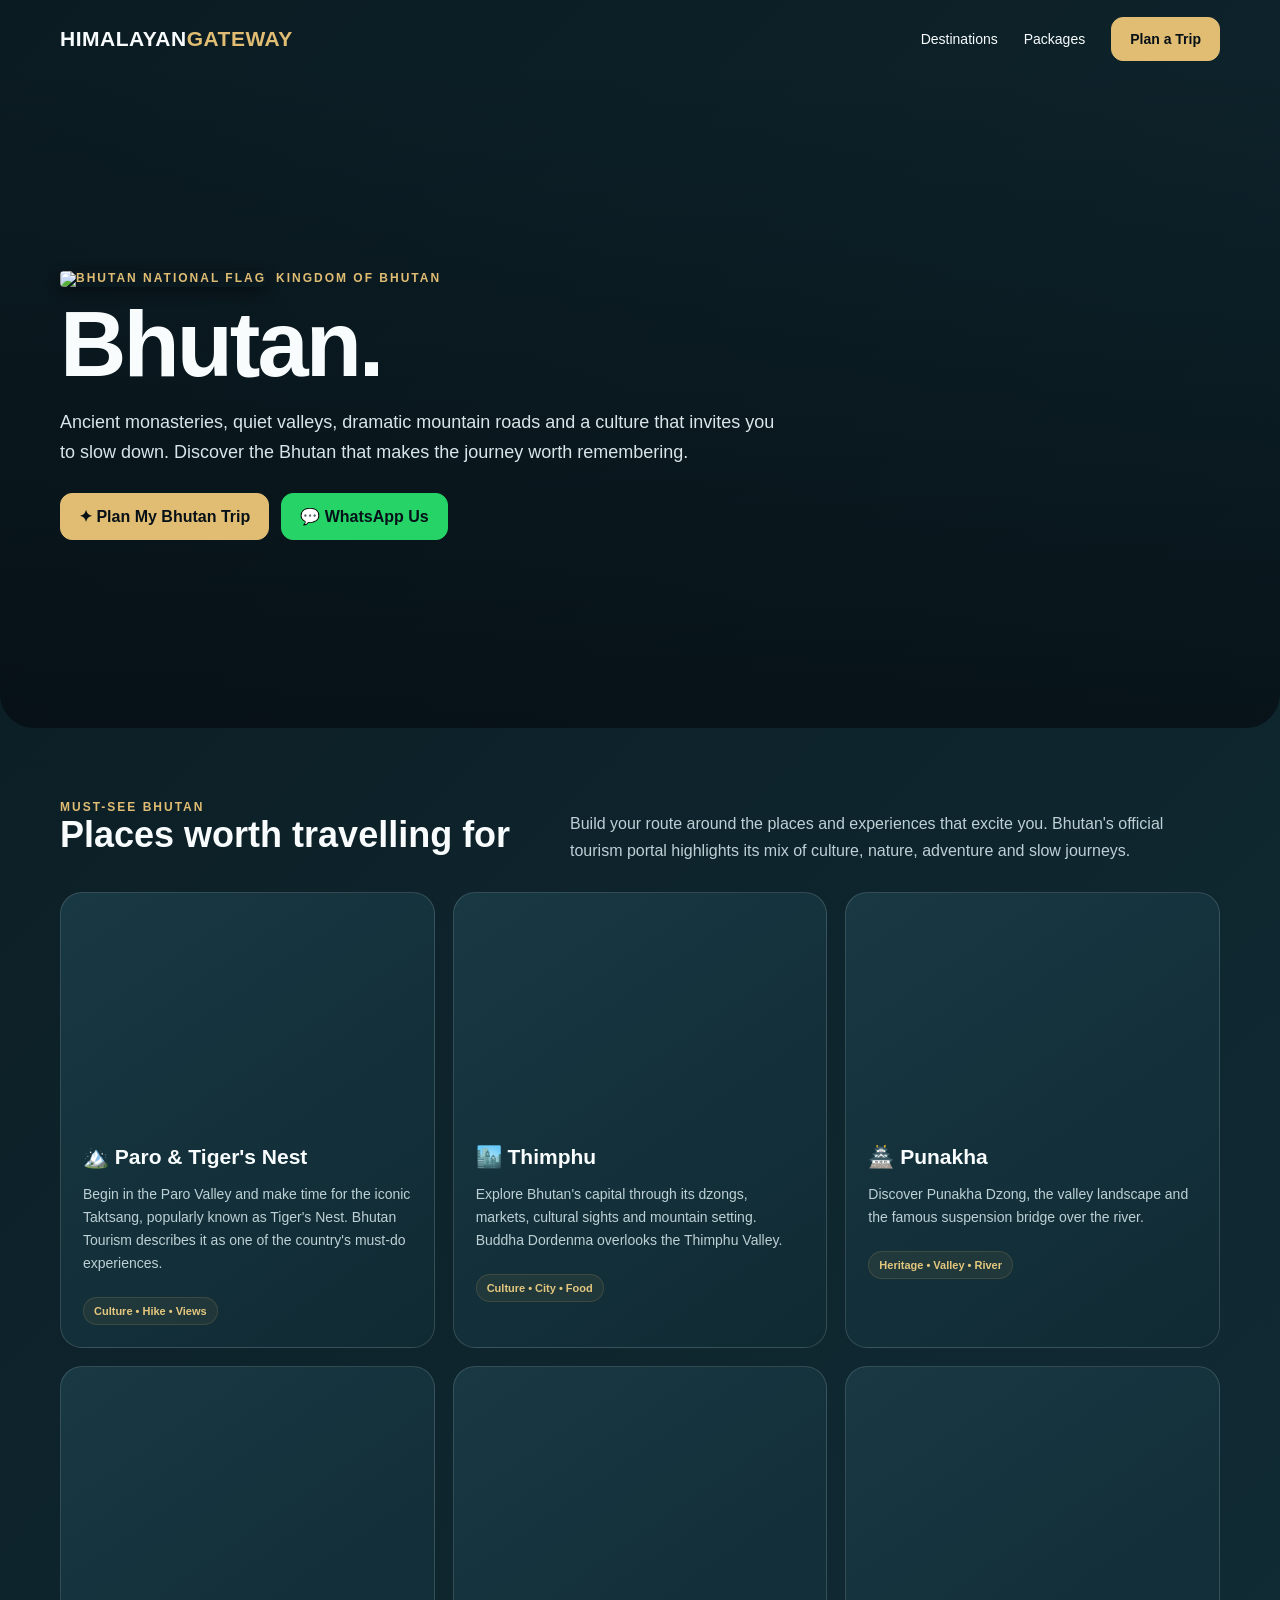
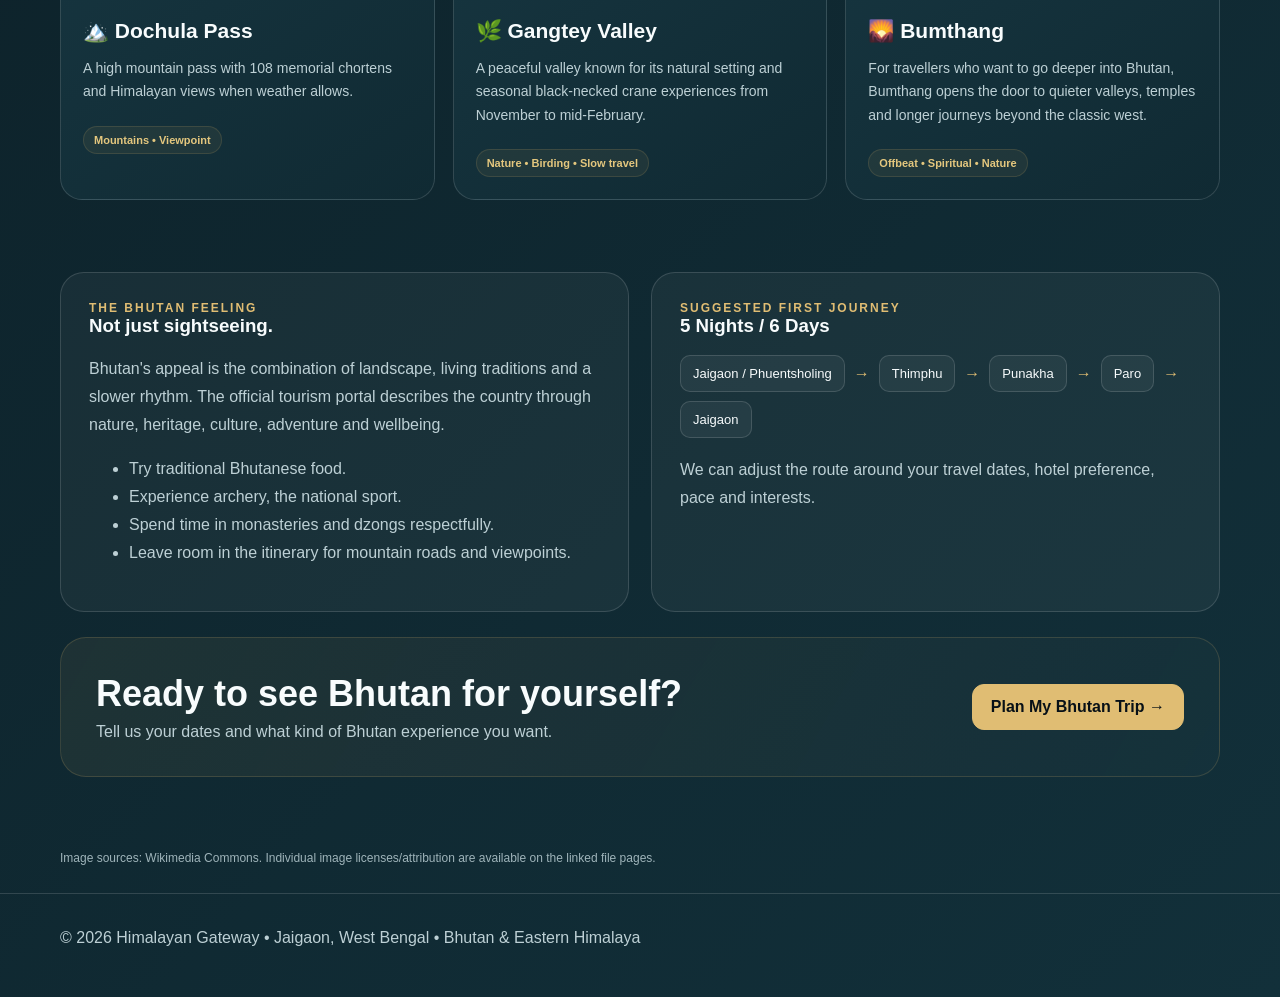
==== bhutan.html @ a07e2bc2 "Add initial HTML structure for Bhutan tourist page This file contains the complete HTML structure fo" ====
<!DOCTYPE html>
<html lang="en">
<head>
<meta charset="UTF-8">
<meta name="viewport" content="width=device-width,initial-scale=1.0">
<title>Bhutan Tourist Spots | Himalayan Gateway</title>
<meta name="description" content="Explore Bhutan's iconic tourist spots, valleys, monasteries, mountain passes and cultural experiences with Himalayan Gateway.">
<style>
:root{--bg:#0b1b22;--panel:#17333d;--panel2:#1d3c47;--gold:#e0bd73;--text:#f8fcfd;--muted:#bdd0d5;--green:#25D366;--line:#ffffff24}
*{box-sizing:border-box}html{scroll-behavior:smooth}body{margin:0;background:linear-gradient(135deg,#0b1b22,#12303a);color:var(--text);font-family:Arial,Helvetica,sans-serif}a{text-decoration:none;color:inherit}.container{width:min(1160px,92%);margin:auto}.nav{height:78px;display:flex;align-items:center;justify-content:space-between}.brand{font-size:21px;font-weight:900;letter-spacing:.5px}.brand span{color:var(--gold)}.navlinks{display:flex;gap:26px;align-items:center;font-size:14px}.navlinks a:hover{color:var(--gold)}.btn{display:inline-flex;align-items:center;justify-content:center;gap:8px;padding:13px 18px;border-radius:12px;border:1px solid var(--line);font-weight:800;cursor:pointer}.primary{background:var(--gold);color:#071017;border-color:var(--gold)}.green{background:var(--green);color:#061018;border-color:var(--green)}.hero{min-height:650px;display:flex;align-items:flex-end;background:linear-gradient(180deg,rgba(3,8,12,.02),rgba(3,8,12,.62)),url('https://commons.wikimedia.org/wiki/Special:Redirect/file/Tiger%E2%80%99s_Nest.jpg?width=2000') center/cover;border-radius:0 0 34px 34px}.hero-inner{padding:80px 0 75px}.flag{width:43px;height:29px;object-fit:cover;border-radius:4px;vertical-align:middle;margin-right:10px;box-shadow:0 4px 14px #0007}.eyebrow{color:var(--gold);font-size:12px;font-weight:900;letter-spacing:2px;text-transform:uppercase}.hero h1{font-size:clamp(46px,8vw,92px);line-height:.95;margin:14px 0;letter-spacing:-3px}.hero p{max-width:720px;font-size:18px;line-height:1.7;color:#d9e5e8}.actions{display:flex;gap:12px;flex-wrap:wrap;margin-top:25px}.section{padding:72px 0}.section-head{display:flex;justify-content:space-between;gap:30px;align-items:end;margin-bottom:28px}.section h2{font-size:36px;margin:0 0 8px}.section-head p{color:var(--muted);max-width:650px;line-height:1.7;margin:0}.spots{display:grid;grid-template-columns:repeat(3,1fr);gap:18px}.spot{background:linear-gradient(145deg,#183843,#102a33);border:1px solid var(--line);border-radius:22px;overflow:hidden;transition:.35s}.spot:hover{transform:translateY(-6px);border-color:#d8b36a55;box-shadow:0 22px 50px #0005}.spot-img{height:230px;background:center/cover}.spot-body{padding:22px}.spot h3{font-size:21px;margin:0 0 8px}.spot p{color:var(--muted);line-height:1.65;font-size:14px}.tag{display:inline-block;margin-top:8px;padding:7px 10px;border-radius:99px;background:#d8b36a12;border:1px solid #d8b36a25;color:#e4c77e;font-size:11px;font-weight:800}.experience{display:grid;grid-template-columns:1fr 1fr;gap:22px}.panel{background:#ffffff0b;border:1px solid var(--line);border-radius:24px;padding:28px}.panel h3{margin-top:0}.panel p,.panel li{color:var(--muted);line-height:1.75}.route{display:flex;flex-wrap:wrap;gap:9px;align-items:center}.route span{padding:10px 12px;border-radius:10px;background:#ffffff0d;border:1px solid var(--line);font-size:13px}.route b{color:var(--gold)}.cta{margin-top:25px;padding:35px;border:1px solid #d8b36a2e;border-radius:26px;background:linear-gradient(120deg,#d8b36a14,#ffffff04);display:flex;align-items:center;justify-content:space-between;gap:25px}.cta h2{margin:0 0 8px}.cta p{margin:0;color:var(--muted)}footer{padding:35px 0 50px;color:var(--muted);border-top:1px solid var(--line)}@media(max-width:850px){.navlinks{gap:12px;font-size:12px}.spots{grid-template-columns:1fr 1fr}.experience{grid-template-columns:1fr}}@media(max-width:560px){.navlinks a:not(.btn){display:none}.spots{grid-template-columns:1fr}.hero{min-height:590px}.hero-inner{padding-bottom:55px}.section{padding:55px 0}.cta{flex-direction:column;align-items:flex-start}}
</style>
</head>
<body>
<header>
  <div class="container nav">
    <a class="brand" href="index.html">HIMALAYAN<span>GATEWAY</span></a>
    <nav class="navlinks">
      <a href="index.html#destinations">Destinations</a>
      <a href="index.html#packages">Packages</a>
      <a class="btn primary" href="index.html#quote">Plan a Trip</a>
    </nav>
  </div>
</header>

<main>
<section class="hero">
  <div class="container hero-inner">
    <div class="eyebrow"><img class="flag" src="https://flagcdn.com/w160/bt.png" alt="Bhutan national flag">Kingdom of Bhutan</div>
    <h1>Bhutan.</h1>
    <p>Ancient monasteries, quiet valleys, dramatic mountain roads and a culture that invites you to slow down. Discover the Bhutan that makes the journey worth remembering.</p>
    <div class="actions">
      <a class="btn primary" href="index.html#quote" onclick="setBhutan()">✦ Plan My Bhutan Trip</a>
      <a class="btn green" target="_blank" rel="noopener" href="https://wa.me/919117740558?text=Hello%20Himalayan%20Gateway%2C%20I%20want%20to%20explore%20Bhutan. Please%20share%20tour%20options.">💬 WhatsApp Us</a>
    </div>
  </div>
</section>

<section class="section">
<div class="container">
  <div class="section-head"><div><div class="eyebrow">Must-see Bhutan</div><h2>Places worth travelling for</h2></div><p>Build your route around the places and experiences that excite you. Bhutan's official tourism portal highlights its mix of culture, nature, adventure and slow journeys.</p></div>
  <div class="spots">
    <article class="spot"><div class="spot-img" style="background-image:url('https://commons.wikimedia.org/wiki/Special:Redirect/file/Tiger%E2%80%99s_Nest.jpg?width=1200')"></div><div class="spot-body"><h3>🏔️ Paro & Tiger's Nest</h3><p>Begin in the Paro Valley and make time for the iconic Taktsang, popularly known as Tiger's Nest. Bhutan Tourism describes it as one of the country's must-do experiences.</p><span class="tag">Culture • Hike • Views</span></div></article>
    <article class="spot"><div class="spot-img" style="background-image:url('https://commons.wikimedia.org/wiki/Special:Redirect/file/Dordenma_Buddha_Statue.webp?width=1200')"></div><div class="spot-body"><h3>🏙️ Thimphu</h3><p>Explore Bhutan's capital through its dzongs, markets, cultural sights and mountain setting. Buddha Dordenma overlooks the Thimphu Valley.</p><span class="tag">Culture • City • Food</span></div></article>
    <article class="spot"><div class="spot-img" style="background-image:url('https://commons.wikimedia.org/wiki/Special:Redirect/file/Punakha_Dzong.jpg?width=1200')"></div><div class="spot-body"><h3>🏯 Punakha</h3><p>Discover Punakha Dzong, the valley landscape and the famous suspension bridge over the river.</p><span class="tag">Heritage • Valley • River</span></div></article>
    <article class="spot"><div class="spot-img" style="background-image:url('https://commons.wikimedia.org/wiki/Special:Redirect/file/Dochu_La_Pass%2C_108_Druk_Wangyal_Chortens_%2815818199106%29.jpg?width=1200')"></div><div class="spot-body"><h3>🏔️ Dochula Pass</h3><p>A high mountain pass with 108 memorial chortens and Himalayan views when weather allows.</p><span class="tag">Mountains • Viewpoint</span></div></article>
    <article class="spot"><div class="spot-img" style="background-image:url('https://commons.wikimedia.org/wiki/Special:Redirect/file/Gangtey_Gompa_Bhutan.jpg?width=1200')"></div><div class="spot-body"><h3>🌿 Gangtey Valley</h3><p>A peaceful valley known for its natural setting and seasonal black-necked crane experiences from November to mid-February.</p><span class="tag">Nature • Birding • Slow travel</span></div></article>
    <article class="spot"><div class="spot-img" style="background-image:url('https://commons.wikimedia.org/wiki/Special:Redirect/file/Bumthang-Tal_in_Bhutan.jpg?width=1200')"></div><div class="spot-body"><h3>🌄 Bumthang</h3><p>For travellers who want to go deeper into Bhutan, Bumthang opens the door to quieter valleys, temples and longer journeys beyond the classic west.</p><span class="tag">Offbeat • Spiritual • Nature</span></div></article>
  </div>
</div>
</section>

<section class="section" style="padding-top:0">
<div class="container">
  <div class="experience">
    <div class="panel"><div class="eyebrow">The Bhutan feeling</div><h3>Not just sightseeing.</h3><p>Bhutan's appeal is the combination of landscape, living traditions and a slower rhythm. The official tourism portal describes the country through nature, heritage, culture, adventure and wellbeing.</p><ul><li>Try traditional Bhutanese food.</li><li>Experience archery, the national sport.</li><li>Spend time in monasteries and dzongs respectfully.</li><li>Leave room in the itinerary for mountain roads and viewpoints.</li></ul></div>
    <div class="panel"><div class="eyebrow">Suggested first journey</div><h3>5 Nights / 6 Days</h3><div class="route"><span>Jaigaon / Phuentsholing</span><b>→</b><span>Thimphu</span><b>→</b><span>Punakha</span><b>→</b><span>Paro</span><b>→</b><span>Jaigaon</span></div><p style="margin-top:18px">We can adjust the route around your travel dates, hotel preference, pace and interests.</p></div>
  </div>
  <div class="cta"><div><h2>Ready to see Bhutan for yourself?</h2><p>Tell us your dates and what kind of Bhutan experience you want.</p></div><a class="btn primary" href="index.html#quote" onclick="setBhutan()">Plan My Bhutan Trip →</a></div>
</div>
</section>
</main>
<div class="container" style="padding:0 0 24px;color:#9fb4ba;font-size:12px;line-height:1.6">Image sources: Wikimedia Commons. Individual image licenses/attribution are available on the linked file pages.</div><footer><div class="container">© 2026 Himalayan Gateway • Jaigaon, West Bengal • Bhutan & Eastern Himalaya</div></footer>
<script>
function setBhutan(){localStorage.setItem('hg_destination','Bhutan');}
</script>
</body>
</html>
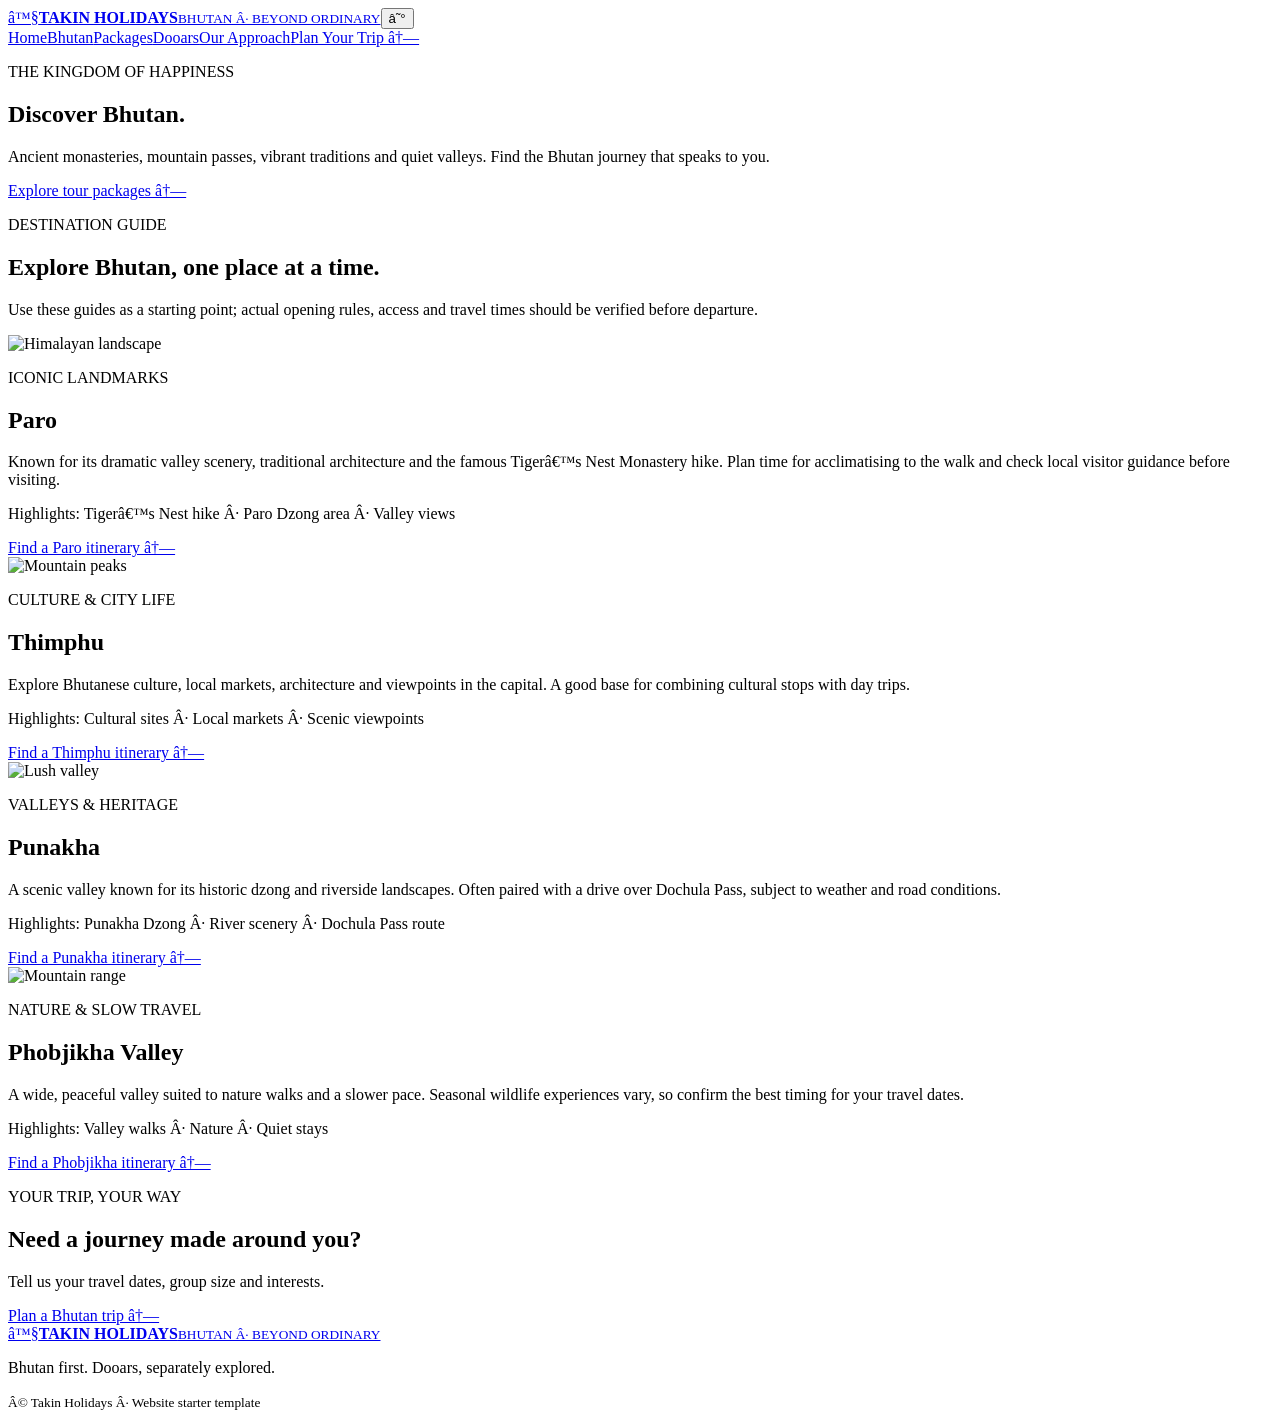
==== commit d4eed325: "Revamp Bhutan page for Takin Holidays branding Updated the Bhutan webpage to reflect new branding an" ====
--- a/bhutan.html
+++ b/bhutan.html
@@ -1,67 +1,12 @@
-<!DOCTYPE html>
-<html lang="en">
-<head>
-<meta charset="UTF-8">
-<meta name="viewport" content="width=device-width,initial-scale=1.0">
-<title>Bhutan Tourist Spots | Himalayan Gateway</title>
-<meta name="description" content="Explore Bhutan's iconic tourist spots, valleys, monasteries, mountain passes and cultural experiences with Himalayan Gateway.">
-<style>
-:root{--bg:#0b1b22;--panel:#17333d;--panel2:#1d3c47;--gold:#e0bd73;--text:#f8fcfd;--muted:#bdd0d5;--green:#25D366;--line:#ffffff24}
-*{box-sizing:border-box}html{scroll-behavior:smooth}body{margin:0;background:linear-gradient(135deg,#0b1b22,#12303a);color:var(--text);font-family:Arial,Helvetica,sans-serif}a{text-decoration:none;color:inherit}.container{width:min(1160px,92%);margin:auto}.nav{height:78px;display:flex;align-items:center;justify-content:space-between}.brand{font-size:21px;font-weight:900;letter-spacing:.5px}.brand span{color:var(--gold)}.navlinks{display:flex;gap:26px;align-items:center;font-size:14px}.navlinks a:hover{color:var(--gold)}.btn{display:inline-flex;align-items:center;justify-content:center;gap:8px;padding:13px 18px;border-radius:12px;border:1px solid var(--line);font-weight:800;cursor:pointer}.primary{background:var(--gold);color:#071017;border-color:var(--gold)}.green{background:var(--green);color:#061018;border-color:var(--green)}.hero{min-height:650px;display:flex;align-items:flex-end;background:linear-gradient(180deg,rgba(3,8,12,.02),rgba(3,8,12,.62)),url('https://commons.wikimedia.org/wiki/Special:Redirect/file/Tiger%E2%80%99s_Nest.jpg?width=2000') center/cover;border-radius:0 0 34px 34px}.hero-inner{padding:80px 0 75px}.flag{width:43px;height:29px;object-fit:cover;border-radius:4px;vertical-align:middle;margin-right:10px;box-shadow:0 4px 14px #0007}.eyebrow{color:var(--gold);font-size:12px;font-weight:900;letter-spacing:2px;text-transform:uppercase}.hero h1{font-size:clamp(46px,8vw,92px);line-height:.95;margin:14px 0;letter-spacing:-3px}.hero p{max-width:720px;font-size:18px;line-height:1.7;color:#d9e5e8}.actions{display:flex;gap:12px;flex-wrap:wrap;margin-top:25px}.section{padding:72px 0}.section-head{display:flex;justify-content:space-between;gap:30px;align-items:end;margin-bottom:28px}.section h2{font-size:36px;margin:0 0 8px}.section-head p{color:var(--muted);max-width:650px;line-height:1.7;margin:0}.spots{display:grid;grid-template-columns:repeat(3,1fr);gap:18px}.spot{background:linear-gradient(145deg,#183843,#102a33);border:1px solid var(--line);border-radius:22px;overflow:hidden;transition:.35s}.spot:hover{transform:translateY(-6px);border-color:#d8b36a55;box-shadow:0 22px 50px #0005}.spot-img{height:230px;background:center/cover}.spot-body{padding:22px}.spot h3{font-size:21px;margin:0 0 8px}.spot p{color:var(--muted);line-height:1.65;font-size:14px}.tag{display:inline-block;margin-top:8px;padding:7px 10px;border-radius:99px;background:#d8b36a12;border:1px solid #d8b36a25;color:#e4c77e;font-size:11px;font-weight:800}.experience{display:grid;grid-template-columns:1fr 1fr;gap:22px}.panel{background:#ffffff0b;border:1px solid var(--line);border-radius:24px;padding:28px}.panel h3{margin-top:0}.panel p,.panel li{color:var(--muted);line-height:1.75}.route{display:flex;flex-wrap:wrap;gap:9px;align-items:center}.route span{padding:10px 12px;border-radius:10px;background:#ffffff0d;border:1px solid var(--line);font-size:13px}.route b{color:var(--gold)}.cta{margin-top:25px;padding:35px;border:1px solid #d8b36a2e;border-radius:26px;background:linear-gradient(120deg,#d8b36a14,#ffffff04);display:flex;align-items:center;justify-content:space-between;gap:25px}.cta h2{margin:0 0 8px}.cta p{margin:0;color:var(--muted)}footer{padding:35px 0 50px;color:var(--muted);border-top:1px solid var(--line)}@media(max-width:850px){.navlinks{gap:12px;font-size:12px}.spots{grid-template-columns:1fr 1fr}.experience{grid-template-columns:1fr}}@media(max-width:560px){.navlinks a:not(.btn){display:none}.spots{grid-template-columns:1fr}.hero{min-height:590px}.hero-inner{padding-bottom:55px}.section{padding:55px 0}.cta{flex-direction:column;align-items:flex-start}}
-</style>
-</head>
-<body>
-<header>
-  <div class="container nav">
-    <a class="brand" href="index.html">HIMALAYAN<span>GATEWAY</span></a>
-    <nav class="navlinks">
-      <a href="index.html#destinations">Destinations</a>
-      <a href="index.html#packages">Packages</a>
-      <a class="btn primary" href="index.html#quote">Plan a Trip</a>
-    </nav>
-  </div>
-</header>
-
-<main>
-<section class="hero">
-  <div class="container hero-inner">
-    <div class="eyebrow"><img class="flag" src="https://flagcdn.com/w160/bt.png" alt="Bhutan national flag">Kingdom of Bhutan</div>
-    <h1>Bhutan.</h1>
-    <p>Ancient monasteries, quiet valleys, dramatic mountain roads and a culture that invites you to slow down. Discover the Bhutan that makes the journey worth remembering.</p>
-    <div class="actions">
-      <a class="btn primary" href="index.html#quote" onclick="setBhutan()">✦ Plan My Bhutan Trip</a>
-      <a class="btn green" target="_blank" rel="noopener" href="https://wa.me/919117740558?text=Hello%20Himalayan%20Gateway%2C%20I%20want%20to%20explore%20Bhutan. Please%20share%20tour%20options.">💬 WhatsApp Us</a>
-    </div>
-  </div>
-</section>
-
-<section class="section">
-<div class="container">
-  <div class="section-head"><div><div class="eyebrow">Must-see Bhutan</div><h2>Places worth travelling for</h2></div><p>Build your route around the places and experiences that excite you. Bhutan's official tourism portal highlights its mix of culture, nature, adventure and slow journeys.</p></div>
-  <div class="spots">
-    <article class="spot"><div class="spot-img" style="background-image:url('https://commons.wikimedia.org/wiki/Special:Redirect/file/Tiger%E2%80%99s_Nest.jpg?width=1200')"></div><div class="spot-body"><h3>🏔️ Paro & Tiger's Nest</h3><p>Begin in the Paro Valley and make time for the iconic Taktsang, popularly known as Tiger's Nest. Bhutan Tourism describes it as one of the country's must-do experiences.</p><span class="tag">Culture • Hike • Views</span></div></article>
-    <article class="spot"><div class="spot-img" style="background-image:url('https://commons.wikimedia.org/wiki/Special:Redirect/file/Dordenma_Buddha_Statue.webp?width=1200')"></div><div class="spot-body"><h3>🏙️ Thimphu</h3><p>Explore Bhutan's capital through its dzongs, markets, cultural sights and mountain setting. Buddha Dordenma overlooks the Thimphu Valley.</p><span class="tag">Culture • City • Food</span></div></article>
-    <article class="spot"><div class="spot-img" style="background-image:url('https://commons.wikimedia.org/wiki/Special:Redirect/file/Punakha_Dzong.jpg?width=1200')"></div><div class="spot-body"><h3>🏯 Punakha</h3><p>Discover Punakha Dzong, the valley landscape and the famous suspension bridge over the river.</p><span class="tag">Heritage • Valley • River</span></div></article>
-    <article class="spot"><div class="spot-img" style="background-image:url('https://commons.wikimedia.org/wiki/Special:Redirect/file/Dochu_La_Pass%2C_108_Druk_Wangyal_Chortens_%2815818199106%29.jpg?width=1200')"></div><div class="spot-body"><h3>🏔️ Dochula Pass</h3><p>A high mountain pass with 108 memorial chortens and Himalayan views when weather allows.</p><span class="tag">Mountains • Viewpoint</span></div></article>
-    <article class="spot"><div class="spot-img" style="background-image:url('https://commons.wikimedia.org/wiki/Special:Redirect/file/Gangtey_Gompa_Bhutan.jpg?width=1200')"></div><div class="spot-body"><h3>🌿 Gangtey Valley</h3><p>A peaceful valley known for its natural setting and seasonal black-necked crane experiences from November to mid-February.</p><span class="tag">Nature • Birding • Slow travel</span></div></article>
-    <article class="spot"><div class="spot-img" style="background-image:url('https://commons.wikimedia.org/wiki/Special:Redirect/file/Bumthang-Tal_in_Bhutan.jpg?width=1200')"></div><div class="spot-body"><h3>🌄 Bumthang</h3><p>For travellers who want to go deeper into Bhutan, Bumthang opens the door to quieter valleys, temples and longer journeys beyond the classic west.</p><span class="tag">Offbeat • Spiritual • Nature</span></div></article>
-  </div>
-</div>
-</section>
-
-<section class="section" style="padding-top:0">
-<div class="container">
-  <div class="experience">
-    <div class="panel"><div class="eyebrow">The Bhutan feeling</div><h3>Not just sightseeing.</h3><p>Bhutan's appeal is the combination of landscape, living traditions and a slower rhythm. The official tourism portal describes the country through nature, heritage, culture, adventure and wellbeing.</p><ul><li>Try traditional Bhutanese food.</li><li>Experience archery, the national sport.</li><li>Spend time in monasteries and dzongs respectfully.</li><li>Leave room in the itinerary for mountain roads and viewpoints.</li></ul></div>
-    <div class="panel"><div class="eyebrow">Suggested first journey</div><h3>5 Nights / 6 Days</h3><div class="route"><span>Jaigaon / Phuentsholing</span><b>→</b><span>Thimphu</span><b>→</b><span>Punakha</span><b>→</b><span>Paro</span><b>→</b><span>Jaigaon</span></div><p style="margin-top:18px">We can adjust the route around your travel dates, hotel preference, pace and interests.</p></div>
-  </div>
-  <div class="cta"><div><h2>Ready to see Bhutan for yourself?</h2><p>Tell us your dates and what kind of Bhutan experience you want.</p></div><a class="btn primary" href="index.html#quote" onclick="setBhutan()">Plan My Bhutan Trip →</a></div>
-</div>
-</section>
-</main>
-<div class="container" style="padding:0 0 24px;color:#9fb4ba;font-size:12px;line-height:1.6">Image sources: Wikimedia Commons. Individual image licenses/attribution are available on the linked file pages.</div><footer><div class="container">© 2026 Himalayan Gateway • Jaigaon, West Bengal • Bhutan & Eastern Himalaya</div></footer>
-<script>
-function setBhutan(){localStorage.setItem('hg_destination','Bhutan');}
-</script>
-</body>
-</html>
+<!doctype html>
+<html lang="en"><head><meta charset="utf-8"><meta name="viewport" content="width=device-width,initial-scale=1"><meta name="description" content="Explore Bhutan destinations and plan a tailored Bhutan holiday with Takin Holidays."><meta name="theme-color" content="#073b2e"><title>Explore Bhutan | Takin Holidays</title><link rel="stylesheet" href="style.css"></head>
+<body><header class="site-header"><a class="brand" href="index.html"><span class="brand-mark">â™§</span><span><strong>TAKIN HOLIDAYS</strong><small>BHUTAN Â· BEYOND ORDINARY</small></span></a><button class="menu-toggle" aria-label="Toggle navigation" aria-expanded="false">â˜°</button><nav class="main-nav"><a href="index.html">Home</a><a class="active" href="bhutan.html">Bhutan</a><a href="packages.html">Packages</a><a href="dooars.html">Dooars</a><a href="index.html#about">Our Approach</a><a class="nav-cta" href="index.html#contact">Plan Your Trip â†—</a></nav></header>
+<main><section class="inner-hero bhutan-hero"><div><p class="eyebrow">THE KINGDOM OF HAPPINESS</p><h1>Discover Bhutan.</h1><p>Ancient monasteries, mountain passes, vibrant traditions and quiet valleys. Find the Bhutan journey that speaks to you.</p><a class="btn btn-gold" href="packages.html">Explore tour packages â†—</a></div></section>
+<section class="section"><div class="section-heading"><div><p class="eyebrow">DESTINATION GUIDE</p><h2>Explore Bhutan, one place at a time.</h2><p>Use these guides as a starting point; actual opening rules, access and travel times should be verified before departure.</p></div></div>
+<div class="place-list">
+<article class="place-row" id="paro"><img src="https://images.unsplash.com/photo-1544735716-392fe2489ffa?auto=format&fit=crop&w=900&q=85" alt="Himalayan landscape"><div><p class="eyebrow">ICONIC LANDMARKS</p><h2>Paro</h2><p>Known for its dramatic valley scenery, traditional architecture and the famous Tigerâ€™s Nest Monastery hike. Plan time for acclimatising to the walk and check local visitor guidance before visiting.</p><p class="place-meta">Highlights: Tigerâ€™s Nest hike Â· Paro Dzong area Â· Valley views</p><a class="text-link" href="packages.html">Find a Paro itinerary â†—</a></div></article>
+<article class="place-row" id="thimphu"><img src="https://images.unsplash.com/photo-1519681393784-d120267933ba?auto=format&fit=crop&w=900&q=85" alt="Mountain peaks"><div><p class="eyebrow">CULTURE & CITY LIFE</p><h2>Thimphu</h2><p>Explore Bhutanese culture, local markets, architecture and viewpoints in the capital. A good base for combining cultural stops with day trips.</p><p class="place-meta">Highlights: Cultural sites Â· Local markets Â· Scenic viewpoints</p><a class="text-link" href="packages.html">Find a Thimphu itinerary â†—</a></div></article>
+<article class="place-row" id="punakha"><img src="https://images.unsplash.com/photo-1518709268805-4e9042af9f23?auto=format&fit=crop&w=900&q=85" alt="Lush valley"><div><p class="eyebrow">VALLEYS & HERITAGE</p><h2>Punakha</h2><p>A scenic valley known for its historic dzong and riverside landscapes. Often paired with a drive over Dochula Pass, subject to weather and road conditions.</p><p class="place-meta">Highlights: Punakha Dzong Â· River scenery Â· Dochula Pass route</p><a class="text-link" href="packages.html">Find a Punakha itinerary â†—</a></div></article>
+<article class="place-row" id="phobjikha"><img src="https://images.unsplash.com/photo-1464822759023-fed622ff2c3b?auto=format&fit=crop&w=900&q=85" alt="Mountain range"><div><p class="eyebrow">NATURE & SLOW TRAVEL</p><h2>Phobjikha Valley</h2><p>A wide, peaceful valley suited to nature walks and a slower pace. Seasonal wildlife experiences vary, so confirm the best timing for your travel dates.</p><p class="place-meta">Highlights: Valley walks Â· Nature Â· Quiet stays</p><a class="text-link" href="packages.html">Find a Phobjikha itinerary â†—</a></div></article>
+</div></section><section class="cta-strip"><div><p class="eyebrow">YOUR TRIP, YOUR WAY</p><h2>Need a journey made around you?</h2><p>Tell us your travel dates, group size and interests.</p></div><a class="btn btn-gold" href="index.html#contact">Plan a Bhutan trip â†—</a></section></main>
+<footer class="site-footer"><a class="brand" href="index.html"><span class="brand-mark">â™§</span><span><strong>TAKIN HOLIDAYS</strong><small>BHUTAN Â· BEYOND ORDINARY</small></span></a><p>Bhutan first. Dooars, separately explored.</p><small>Â© <span data-year></span> Takin Holidays Â· Website starter template</small></footer><script src="app.js"></script></body></html>
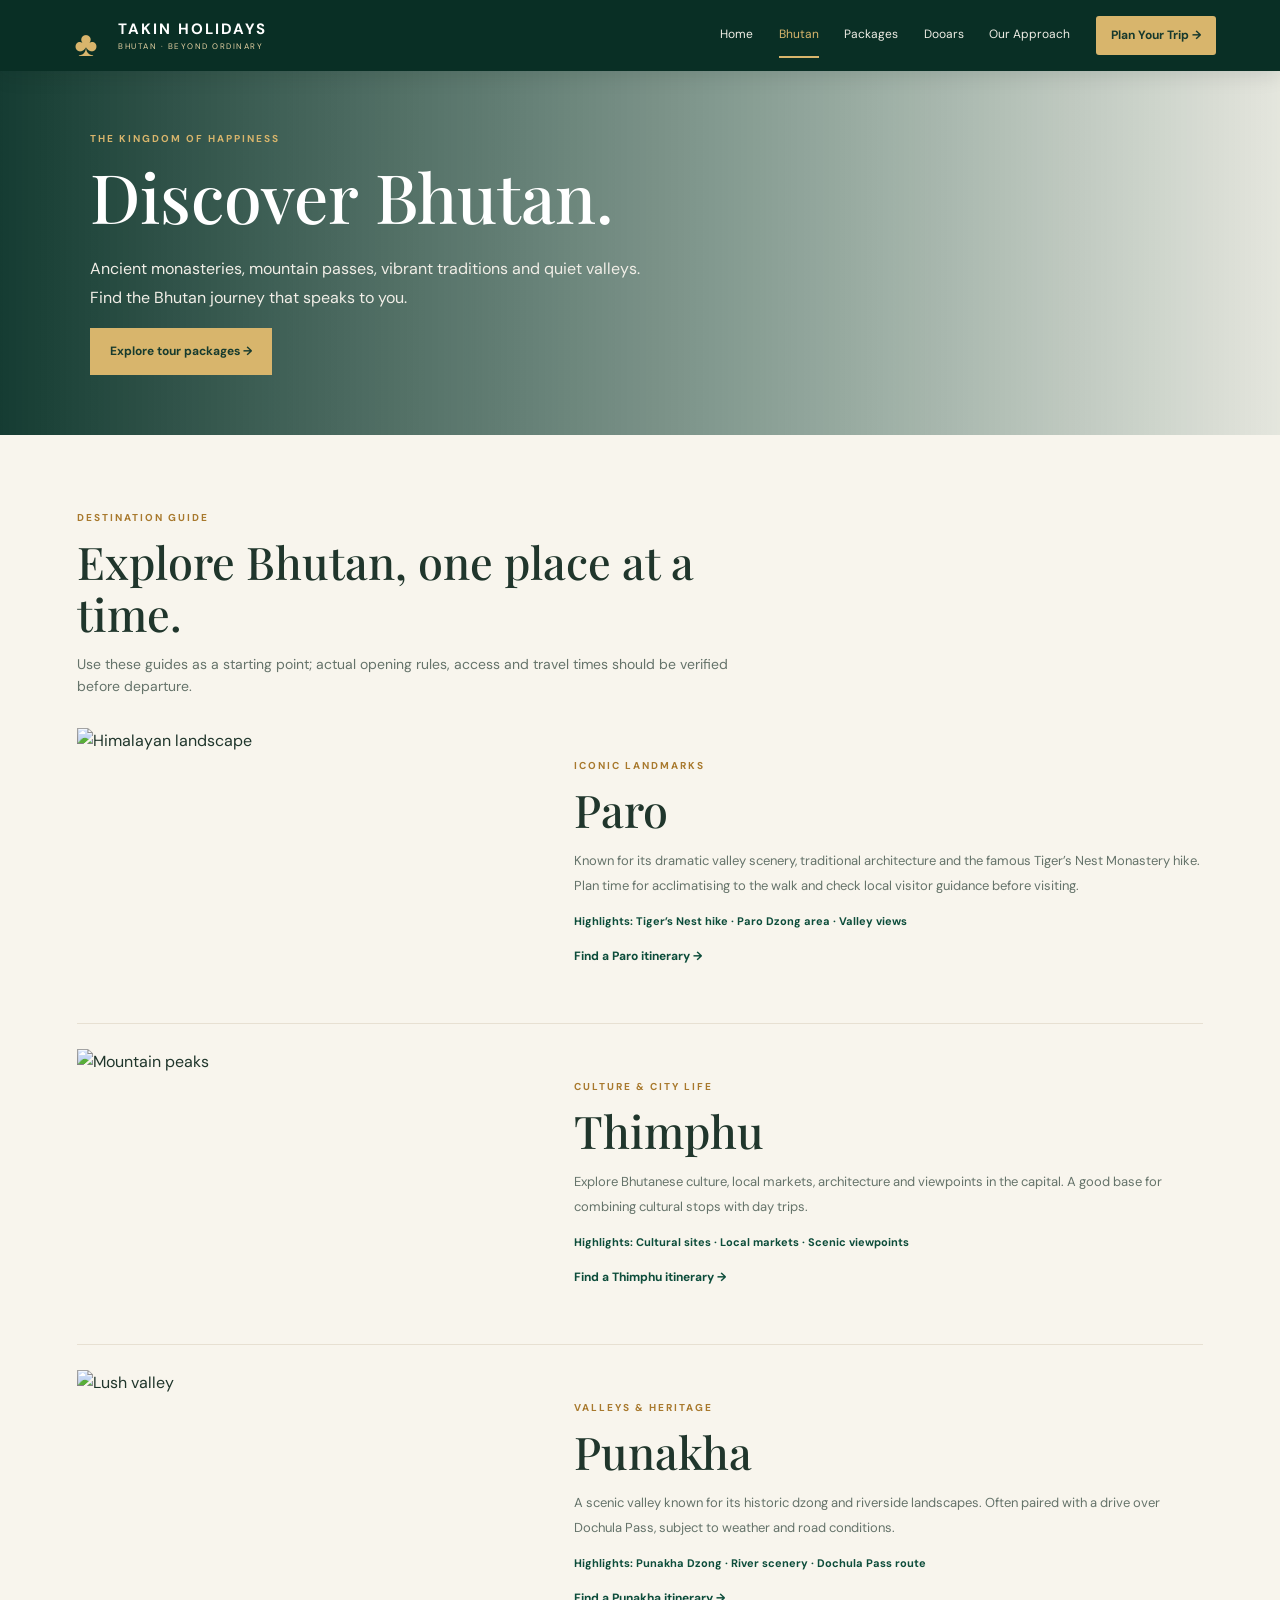
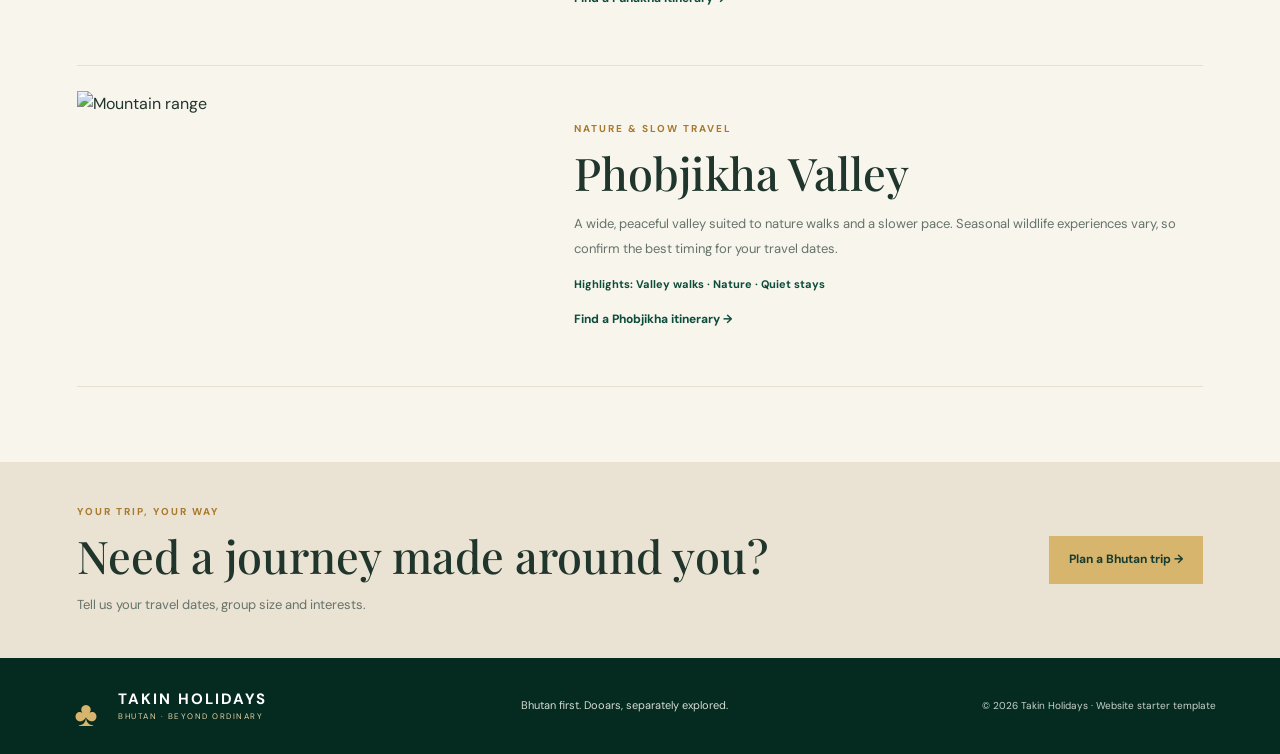
==== commit 875b48bf: "Fix HTML entities and formatting in bhutan.html Updated HTML entities for better readability and cor" ====
--- a/bhutan.html
+++ b/bhutan.html
@@ -1,12 +1,12 @@
 <!doctype html>
 <html lang="en"><head><meta charset="utf-8"><meta name="viewport" content="width=device-width,initial-scale=1"><meta name="description" content="Explore Bhutan destinations and plan a tailored Bhutan holiday with Takin Holidays."><meta name="theme-color" content="#073b2e"><title>Explore Bhutan | Takin Holidays</title><link rel="stylesheet" href="style.css"></head>
-<body><header class="site-header"><a class="brand" href="index.html"><span class="brand-mark">â™§</span><span><strong>TAKIN HOLIDAYS</strong><small>BHUTAN Â· BEYOND ORDINARY</small></span></a><button class="menu-toggle" aria-label="Toggle navigation" aria-expanded="false">â˜°</button><nav class="main-nav"><a href="index.html">Home</a><a class="active" href="bhutan.html">Bhutan</a><a href="packages.html">Packages</a><a href="dooars.html">Dooars</a><a href="index.html#about">Our Approach</a><a class="nav-cta" href="index.html#contact">Plan Your Trip â†—</a></nav></header>
-<main><section class="inner-hero bhutan-hero"><div><p class="eyebrow">THE KINGDOM OF HAPPINESS</p><h1>Discover Bhutan.</h1><p>Ancient monasteries, mountain passes, vibrant traditions and quiet valleys. Find the Bhutan journey that speaks to you.</p><a class="btn btn-gold" href="packages.html">Explore tour packages â†—</a></div></section>
+<body><header class="site-header"><a class="brand" href="index.html"><span class="brand-mark">&#9827;</span><span><strong>TAKIN HOLIDAYS</strong><small>BHUTAN &middot; BEYOND ORDINARY</small></span></a><button class="menu-toggle" aria-label="Toggle navigation" aria-expanded="false">&#9776;</button><nav class="main-nav"><a href="index.html">Home</a><a class="active" href="bhutan.html">Bhutan</a><a href="packages.html">Packages</a><a href="dooars.html">Dooars</a><a href="index.html#about">Our Approach</a><a class="nav-cta" href="index.html#contact">Plan Your Trip &rarr;</a></nav></header>
+<main><section class="inner-hero bhutan-hero"><div><p class="eyebrow">THE KINGDOM OF HAPPINESS</p><h1>Discover Bhutan.</h1><p>Ancient monasteries, mountain passes, vibrant traditions and quiet valleys. Find the Bhutan journey that speaks to you.</p><a class="btn btn-gold" href="packages.html">Explore tour packages &rarr;</a></div></section>
 <section class="section"><div class="section-heading"><div><p class="eyebrow">DESTINATION GUIDE</p><h2>Explore Bhutan, one place at a time.</h2><p>Use these guides as a starting point; actual opening rules, access and travel times should be verified before departure.</p></div></div>
 <div class="place-list">
-<article class="place-row" id="paro"><img src="https://images.unsplash.com/photo-1544735716-392fe2489ffa?auto=format&fit=crop&w=900&q=85" alt="Himalayan landscape"><div><p class="eyebrow">ICONIC LANDMARKS</p><h2>Paro</h2><p>Known for its dramatic valley scenery, traditional architecture and the famous Tigerâ€™s Nest Monastery hike. Plan time for acclimatising to the walk and check local visitor guidance before visiting.</p><p class="place-meta">Highlights: Tigerâ€™s Nest hike Â· Paro Dzong area Â· Valley views</p><a class="text-link" href="packages.html">Find a Paro itinerary â†—</a></div></article>
-<article class="place-row" id="thimphu"><img src="https://images.unsplash.com/photo-1519681393784-d120267933ba?auto=format&fit=crop&w=900&q=85" alt="Mountain peaks"><div><p class="eyebrow">CULTURE & CITY LIFE</p><h2>Thimphu</h2><p>Explore Bhutanese culture, local markets, architecture and viewpoints in the capital. A good base for combining cultural stops with day trips.</p><p class="place-meta">Highlights: Cultural sites Â· Local markets Â· Scenic viewpoints</p><a class="text-link" href="packages.html">Find a Thimphu itinerary â†—</a></div></article>
-<article class="place-row" id="punakha"><img src="https://images.unsplash.com/photo-1518709268805-4e9042af9f23?auto=format&fit=crop&w=900&q=85" alt="Lush valley"><div><p class="eyebrow">VALLEYS & HERITAGE</p><h2>Punakha</h2><p>A scenic valley known for its historic dzong and riverside landscapes. Often paired with a drive over Dochula Pass, subject to weather and road conditions.</p><p class="place-meta">Highlights: Punakha Dzong Â· River scenery Â· Dochula Pass route</p><a class="text-link" href="packages.html">Find a Punakha itinerary â†—</a></div></article>
-<article class="place-row" id="phobjikha"><img src="https://images.unsplash.com/photo-1464822759023-fed622ff2c3b?auto=format&fit=crop&w=900&q=85" alt="Mountain range"><div><p class="eyebrow">NATURE & SLOW TRAVEL</p><h2>Phobjikha Valley</h2><p>A wide, peaceful valley suited to nature walks and a slower pace. Seasonal wildlife experiences vary, so confirm the best timing for your travel dates.</p><p class="place-meta">Highlights: Valley walks Â· Nature Â· Quiet stays</p><a class="text-link" href="packages.html">Find a Phobjikha itinerary â†—</a></div></article>
-</div></section><section class="cta-strip"><div><p class="eyebrow">YOUR TRIP, YOUR WAY</p><h2>Need a journey made around you?</h2><p>Tell us your travel dates, group size and interests.</p></div><a class="btn btn-gold" href="index.html#contact">Plan a Bhutan trip â†—</a></section></main>
-<footer class="site-footer"><a class="brand" href="index.html"><span class="brand-mark">â™§</span><span><strong>TAKIN HOLIDAYS</strong><small>BHUTAN Â· BEYOND ORDINARY</small></span></a><p>Bhutan first. Dooars, separately explored.</p><small>Â© <span data-year></span> Takin Holidays Â· Website starter template</small></footer><script src="app.js"></script></body></html>
+<article class="place-row" id="paro"><img src="https://images.unsplash.com/photo-1544735716-392fe2489ffa?auto=format&fit=crop&w=900&q=85" alt="Himalayan landscape"><div><p class="eyebrow">ICONIC LANDMARKS</p><h2>Paro</h2><p>Known for its dramatic valley scenery, traditional architecture and the famous Tiger&#8217;s Nest Monastery hike. Plan time for acclimatising to the walk and check local visitor guidance before visiting.</p><p class="place-meta">Highlights: Tiger&#8217;s Nest hike &middot; Paro Dzong area &middot; Valley views</p><a class="text-link" href="packages.html">Find a Paro itinerary &rarr;</a></div></article>
+<article class="place-row" id="thimphu"><img src="https://images.unsplash.com/photo-1519681393784-d120267933ba?auto=format&fit=crop&w=900&q=85" alt="Mountain peaks"><div><p class="eyebrow">CULTURE & CITY LIFE</p><h2>Thimphu</h2><p>Explore Bhutanese culture, local markets, architecture and viewpoints in the capital. A good base for combining cultural stops with day trips.</p><p class="place-meta">Highlights: Cultural sites &middot; Local markets &middot; Scenic viewpoints</p><a class="text-link" href="packages.html">Find a Thimphu itinerary &rarr;</a></div></article>
+<article class="place-row" id="punakha"><img src="https://images.unsplash.com/photo-1518709268805-4e9042af9f23?auto=format&fit=crop&w=900&q=85" alt="Lush valley"><div><p class="eyebrow">VALLEYS & HERITAGE</p><h2>Punakha</h2><p>A scenic valley known for its historic dzong and riverside landscapes. Often paired with a drive over Dochula Pass, subject to weather and road conditions.</p><p class="place-meta">Highlights: Punakha Dzong &middot; River scenery &middot; Dochula Pass route</p><a class="text-link" href="packages.html">Find a Punakha itinerary &rarr;</a></div></article>
+<article class="place-row" id="phobjikha"><img src="https://images.unsplash.com/photo-1464822759023-fed622ff2c3b?auto=format&fit=crop&w=900&q=85" alt="Mountain range"><div><p class="eyebrow">NATURE & SLOW TRAVEL</p><h2>Phobjikha Valley</h2><p>A wide, peaceful valley suited to nature walks and a slower pace. Seasonal wildlife experiences vary, so confirm the best timing for your travel dates.</p><p class="place-meta">Highlights: Valley walks &middot; Nature &middot; Quiet stays</p><a class="text-link" href="packages.html">Find a Phobjikha itinerary &rarr;</a></div></article>
+</div></section><section class="cta-strip"><div><p class="eyebrow">YOUR TRIP, YOUR WAY</p><h2>Need a journey made around you?</h2><p>Tell us your travel dates, group size and interests.</p></div><a class="btn btn-gold" href="index.html#contact">Plan a Bhutan trip &rarr;</a></section></main>
+<footer class="site-footer"><a class="brand" href="index.html"><span class="brand-mark">&#9827;</span><span><strong>TAKIN HOLIDAYS</strong><small>BHUTAN &middot; BEYOND ORDINARY</small></span></a><p>Bhutan first. Dooars, separately explored.</p><small>&copy; <span data-year></span> Takin Holidays &middot; Website starter template</small></footer><script src="app.js"></script></body></html>
--- a/style.css
+++ b/style.css
@@ -0,0 +1,5 @@
+@import url('https://fonts.googleapis.com/css2?family=DM+Sans:wght@400;500;600;700&family=Playfair+Display:wght@400;500;600;700&display=swap');
+:root{--green:#073b2e;--green2:#0c4c3a;--gold:#d8b56c;--gold-dark:#a8792d;--ivory:#f8f5ed;--ink:#20362c;--muted:#65736a;--line:#e7e0d2;--white:#fff;--serif:'Playfair Display',Georgia,serif;--sans:'DM Sans',Arial,sans-serif}
+*{box-sizing:border-box}html{scroll-behavior:smooth;scroll-padding-top:90px}body{margin:0;background:var(--ivory);color:var(--ink);font-family:var(--sans);line-height:1.6}a{color:inherit;text-decoration:none}img{display:block;max-width:100%}.site-header{position:sticky;top:0;z-index:50;background:rgba(5,43,33,.98);color:#fff;display:flex;align-items:center;justify-content:space-between;padding:13px clamp(18px,5vw,72px);gap:25px;box-shadow:0 3px 20px #001b1420}.brand{display:flex;align-items:center;gap:10px;min-width:max-content}.brand-mark{display:grid;place-items:center;color:var(--gold);width:44px;height:40px;font-size:35px}.brand-mark svg{width:100%;height:100%}.brand strong{display:block;letter-spacing:2px;font-size:15px;line-height:1.4}.brand small{display:block;color:#e6d2a3;letter-spacing:1.5px;font-size:8px}.main-nav{display:flex;align-items:center;gap:clamp(12px,2vw,28px);font-size:12px}.main-nav>a:not(.nav-cta){padding:12px 0;color:#f0eee6;border-bottom:2px solid transparent}.main-nav>a:hover,.main-nav>a.active{color:var(--gold);border-color:var(--gold)}.nav-cta{background:var(--gold);color:#16392d;padding:10px 15px;border-radius:3px;font-weight:700}.menu-toggle{display:none;background:none;border:1px solid #ffffff45;color:#fff;padding:8px 11px;font-size:19px}.hero{min-height:580px;position:relative;display:flex;align-items:center;padding:65px clamp(22px,7vw,100px);background:linear-gradient(90deg,rgba(2,35,27,.92) 0%,rgba(4,42,32,.74) 40%,rgba(4,35,29,.05) 100%),url('https://images.unsplash.com/photo-1544735716-392fe2489ffa?auto=format&fit=crop&w=2000&q=90') center 48%/cover;color:white}.hero-content{max-width:650px}.eyebrow{color:var(--gold-dark);font-size:10px;letter-spacing:2px;font-weight:700;margin:0 0 10px}.hero .eyebrow,.inner-hero .eyebrow,.dooars-copy .eyebrow,.contact-section .eyebrow{color:var(--gold)}h1,h2,h3,p{margin-top:0}h1,h2,h3{font-family:var(--serif);font-weight:500;line-height:1.14}h1{font-size:clamp(43px,6vw,76px);max-width:750px;margin-bottom:20px}h1 em{color:var(--gold);font-style:normal;display:block}h2{font-size:clamp(30px,4vw,45px);margin-bottom:14px}h3{font-size:23px;margin-bottom:8px}.hero-copy{font-size:16px;max-width:530px;color:#eee9df;line-height:1.8}.button-row{display:flex;gap:12px;flex-wrap:wrap;margin-top:27px}.btn{display:inline-flex;align-items:center;justify-content:center;padding:13px 19px;font-size:12px;font-weight:700;border:1px solid transparent;transition:transform .2s,background .2s}.btn:hover{transform:translateY(-2px)}.btn-gold{background:var(--gold);color:#173b2e}.btn-outline{border-color:#ffffffa8;color:#fff;background:#ffffff08}.hero-caption{position:absolute;right:5%;bottom:25px;text-align:right;font-size:10px;letter-spacing:1.4px;color:#f5dfb2}.hero-caption span{display:block;color:#fff9;font-size:9px;letter-spacing:.5px}.trust-row{display:flex;gap:22px;flex-wrap:wrap;margin-top:38px;color:#f5f0e5;font-size:11px}.section{padding:75px clamp(20px,6vw,88px)}.section-heading{display:flex;align-items:end;justify-content:space-between;gap:25px;margin-bottom:30px}.section-heading>div{max-width:700px}.section-heading p:not(.eyebrow){color:var(--muted);max-width:660px;font-size:14px;margin-bottom:0}.text-link{color:var(--green2);font-weight:700;font-size:12px;white-space:nowrap}.text-link:hover{color:var(--gold-dark)}.destination-grid{display:grid;grid-template-columns:repeat(4,minmax(0,1fr));gap:17px}.destination-card{position:relative;display:block;min-height:275px;overflow:hidden;background:#d9dfd6}.destination-card img{position:absolute;width:100%;height:100%;object-fit:cover;transition:transform .45s}.destination-card:hover img{transform:scale(1.06)}.card-shade{position:absolute;inset:0;background:linear-gradient(0deg,rgba(0,24,17,.86),transparent 70%)}.destination-label{position:absolute;left:17px;right:12px;bottom:18px;color:#fff;display:grid;gap:5px}.destination-label small{font-size:9px;letter-spacing:1.2px;color:#e5c98e}.destination-label strong{font:25px var(--serif)}.package-section{background:#073b2e;color:#fff}.package-section .section-heading p:not(.eyebrow){color:#d3ded7}.package-section .text-link{color:var(--gold)}.package-grid{display:grid;grid-template-columns:repeat(3,minmax(0,1fr));gap:18px}.package-card{background:#fff;color:var(--ink);overflow:hidden}.package-card>img{height:200px;width:100%;object-fit:cover}.package-body{padding:21px}.tag{display:inline-block;color:#8d6728;font-size:9px;font-weight:700;letter-spacing:1.2px;margin-bottom:8px}.package-body p{font-size:12px;color:var(--muted)}.package-bottom{border-top:1px solid var(--line);padding-top:13px;display:flex;align-items:center;justify-content:space-between;gap:10px;font-size:10px;color:var(--muted)}.package-bottom a{color:var(--green);font-weight:700}.fine-print{font-size:11px;color:#b7c9be;margin:18px 0 0}.dooars-band{display:grid;grid-template-columns:1fr 1fr;background:#f0e8d8}.dooars-photo{min-height:350px;background:url('https://images.unsplash.com/photo-1448375240586-882707db888b?auto=format&fit=crop&w=1200&q=85') center/cover}.dooars-copy{padding:clamp(35px,6vw,80px);align-self:center}.dooars-copy p:not(.eyebrow){max-width:490px;color:var(--muted);font-size:14px;line-height:1.8}.approach{text-align:center}.approach>.eyebrow{margin-bottom:14px}.feature-grid{display:grid;grid-template-columns:repeat(3,1fr);gap:30px;text-align:left;margin-top:40px}.feature-grid>div{padding:25px;border-top:1px solid var(--gold)}.feature-grid span{color:var(--gold-dark);font-weight:700;font-size:12px}.feature-grid h3{margin-top:14px}.feature-grid p{color:var(--muted);font-size:13px}.contact-section{display:grid;grid-template-columns:1fr 1fr;gap:50px;padding:70px clamp(20px,6vw,88px);background:var(--green);color:white}.contact-section>div{align-self:center}.contact-section p:not(.eyebrow){color:#d4e0d7;max-width:470px;font-size:14px}.enquiry-form{display:grid;grid-template-columns:1fr 1fr;gap:13px}.enquiry-form label{font-size:11px;color:#f1e9d8}.enquiry-form input,.enquiry-form select{display:block;width:100%;margin-top:6px;padding:12px;border:1px solid #ffffff40;background:#ffffff0c;color:#fff;border-radius:0;font:12px var(--sans)}.enquiry-form select option{color:#20362c}.enquiry-form button{grid-column:1/-1;border:0}.form-note{grid-column:1/-1;font-size:11px!important;margin:0}.site-footer{padding:28px clamp(20px,5vw,72px);display:flex;align-items:center;justify-content:space-between;gap:18px;flex-wrap:wrap;background:#052b21;color:white}.site-footer p{font-size:11px;color:#d5dcd4;margin:0}.site-footer>small{font-size:10px;color:#c7d2ca}.floating-whatsapp{position:fixed;bottom:18px;right:18px;z-index:20;background:#116b49;color:white;border-radius:30px;padding:13px 17px;font-size:12px;font-weight:700;box-shadow:0 4px 18px #001c1533}.inner-hero{min-height:360px;display:flex;align-items:center;padding:60px clamp(22px,7vw,100px);color:#fff;background-position:center;background-size:cover}.inner-hero>div{max-width:690px}.inner-hero h1{font-size:clamp(43px,6vw,68px)}.inner-hero p:not(.eyebrow){max-width:580px;color:#f1eee7;line-height:1.8}.bhutan-hero{background-image:linear-gradient(90deg,#042e24ed,#073b2e69 65%,#073b2e15),url('https://images.unsplash.com/photo-1544735716-392fe2489ffa?auto=format&fit=crop&w=1800&q=85')}.dooars-hero{background-image:linear-gradient(90deg,#042e24e8,#073b2e55 70%),url('https://images.unsplash.com/photo-1448375240586-882707db888b?auto=format&fit=crop&w=1800&q=85')}.packages-hero{background-image:linear-gradient(90deg,#042e24e8,#073b2e55 70%),url('https://images.unsplash.com/photo-1464822759023-fed622ff2c3b?auto=format&fit=crop&w=1800&q=85')}.place-list{display:grid;gap:25px}.place-row{display:grid;grid-template-columns:minmax(220px,.85fr) 1.15fr;gap:32px;align-items:center;padding-bottom:25px;border-bottom:1px solid var(--line)}.place-row img{width:100%;height:270px;object-fit:cover}.place-row p:not(.eyebrow){font-size:13px;color:var(--muted);line-height:1.85}.place-meta{font-size:11px!important;color:var(--green2)!important;font-weight:700}.cta-strip{display:flex;justify-content:space-between;align-items:center;gap:25px;padding:42px clamp(20px,6vw,88px);background:#eae2d2}.cta-strip p:not(.eyebrow){color:var(--muted);font-size:13px;margin-bottom:0}.simple-package-grid{display:grid;grid-template-columns:repeat(3,minmax(0,1fr));gap:18px}.simple-package-grid article{background:white;border:1px solid var(--line);padding:24px}.simple-package-grid article p,.simple-package-grid li{font-size:12px;color:var(--muted)}.simple-package-grid ul{padding-left:17px}.simple-package-grid .text-link{display:inline-block;margin-top:10px}.dooars-grid{grid-template-columns:repeat(4,minmax(0,1fr))}
+@media(max-width:900px){.site-header{flex-wrap:wrap;padding:12px 18px}.menu-toggle{display:block}.main-nav{display:none;flex-basis:100%;flex-direction:column;align-items:stretch;gap:3px;padding:8px 0 12px}.main-nav.open{display:flex}.main-nav>a:not(.nav-cta){padding:10px 4px}.nav-cta{text-align:center}.destination-grid,.dooars-grid{grid-template-columns:repeat(2,minmax(0,1fr))}.destination-card{min-height:245px}.hero{min-height:540px}.hero-caption{display:none}.section{padding-top:55px;padding-bottom:55px}.contact-section{gap:25px}.package-card>img{height:160px}}
+@media(max-width:620px){.brand strong{font-size:13px}.brand-mark{width:35px;height:34px}.hero{min-height:570px;padding:48px 22px;background-position:58% center}.hero-copy{font-size:14px}.trust-row{gap:10px 16px;font-size:10px}.section-heading{display:block}.section-heading .text-link{display:inline-block;margin-top:18px}.destination-grid,.package-grid,.simple-package-grid,.feature-grid{grid-template-columns:1fr}.destination-card{min-height:270px}.package-card>img{height:205px}.dooars-band{grid-template-columns:1fr}.dooars-photo{min-height:230px}.dooars-copy{padding:35px 23px}.feature-grid{gap:8px;margin-top:25px}.feature-grid>div{padding:20px 4px}.contact-section{grid-template-columns:1fr;padding:48px 22px;gap:20px}.enquiry-form{grid-template-columns:1fr}.enquiry-form button,.form-note{grid-column:auto}.place-row{grid-template-columns:1fr;gap:17px}.place-row img{height:230px}.inner-hero{min-height:360px;padding:48px 22px}.cta-strip{align-items:flex-start;flex-direction:column}.site-footer{align-items:flex-start;flex-direction:column}.floating-whatsapp{right:12px;bottom:12px}.section{padding-left:20px;padding-right:20px}}
